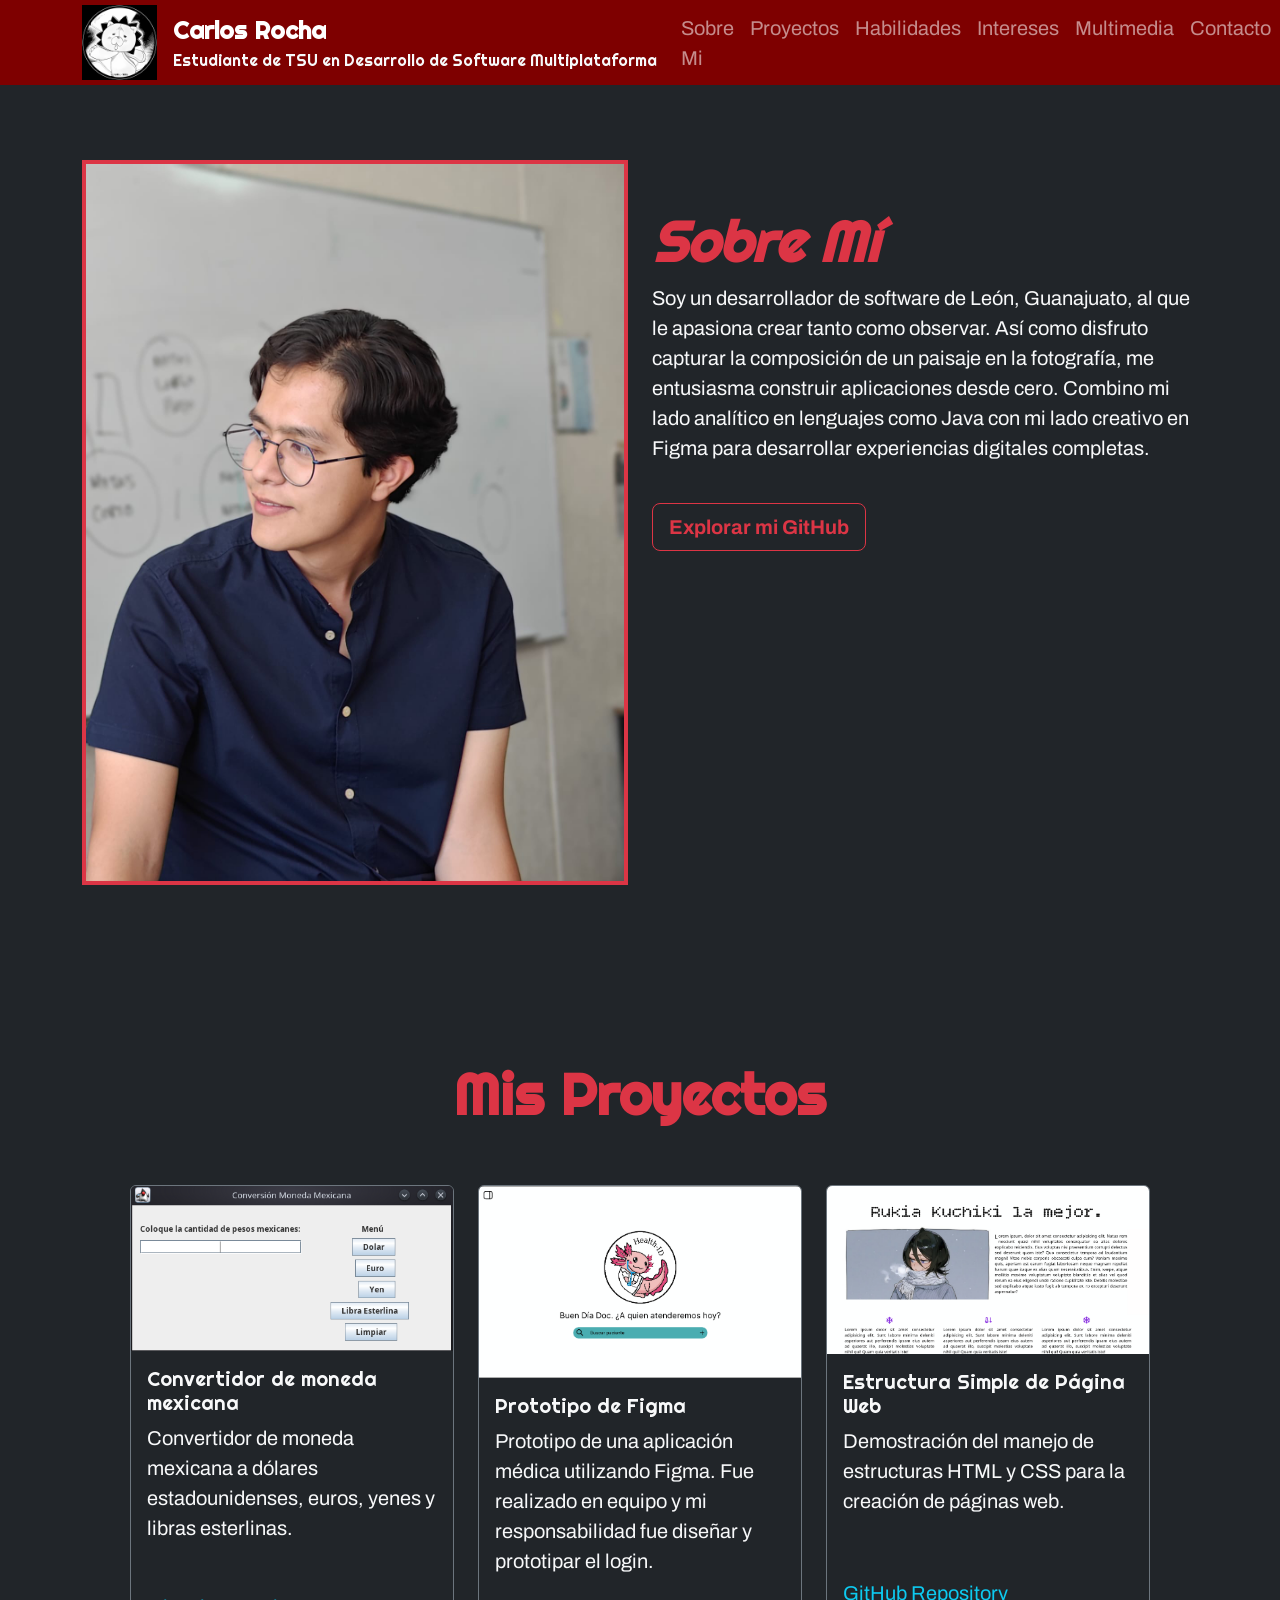
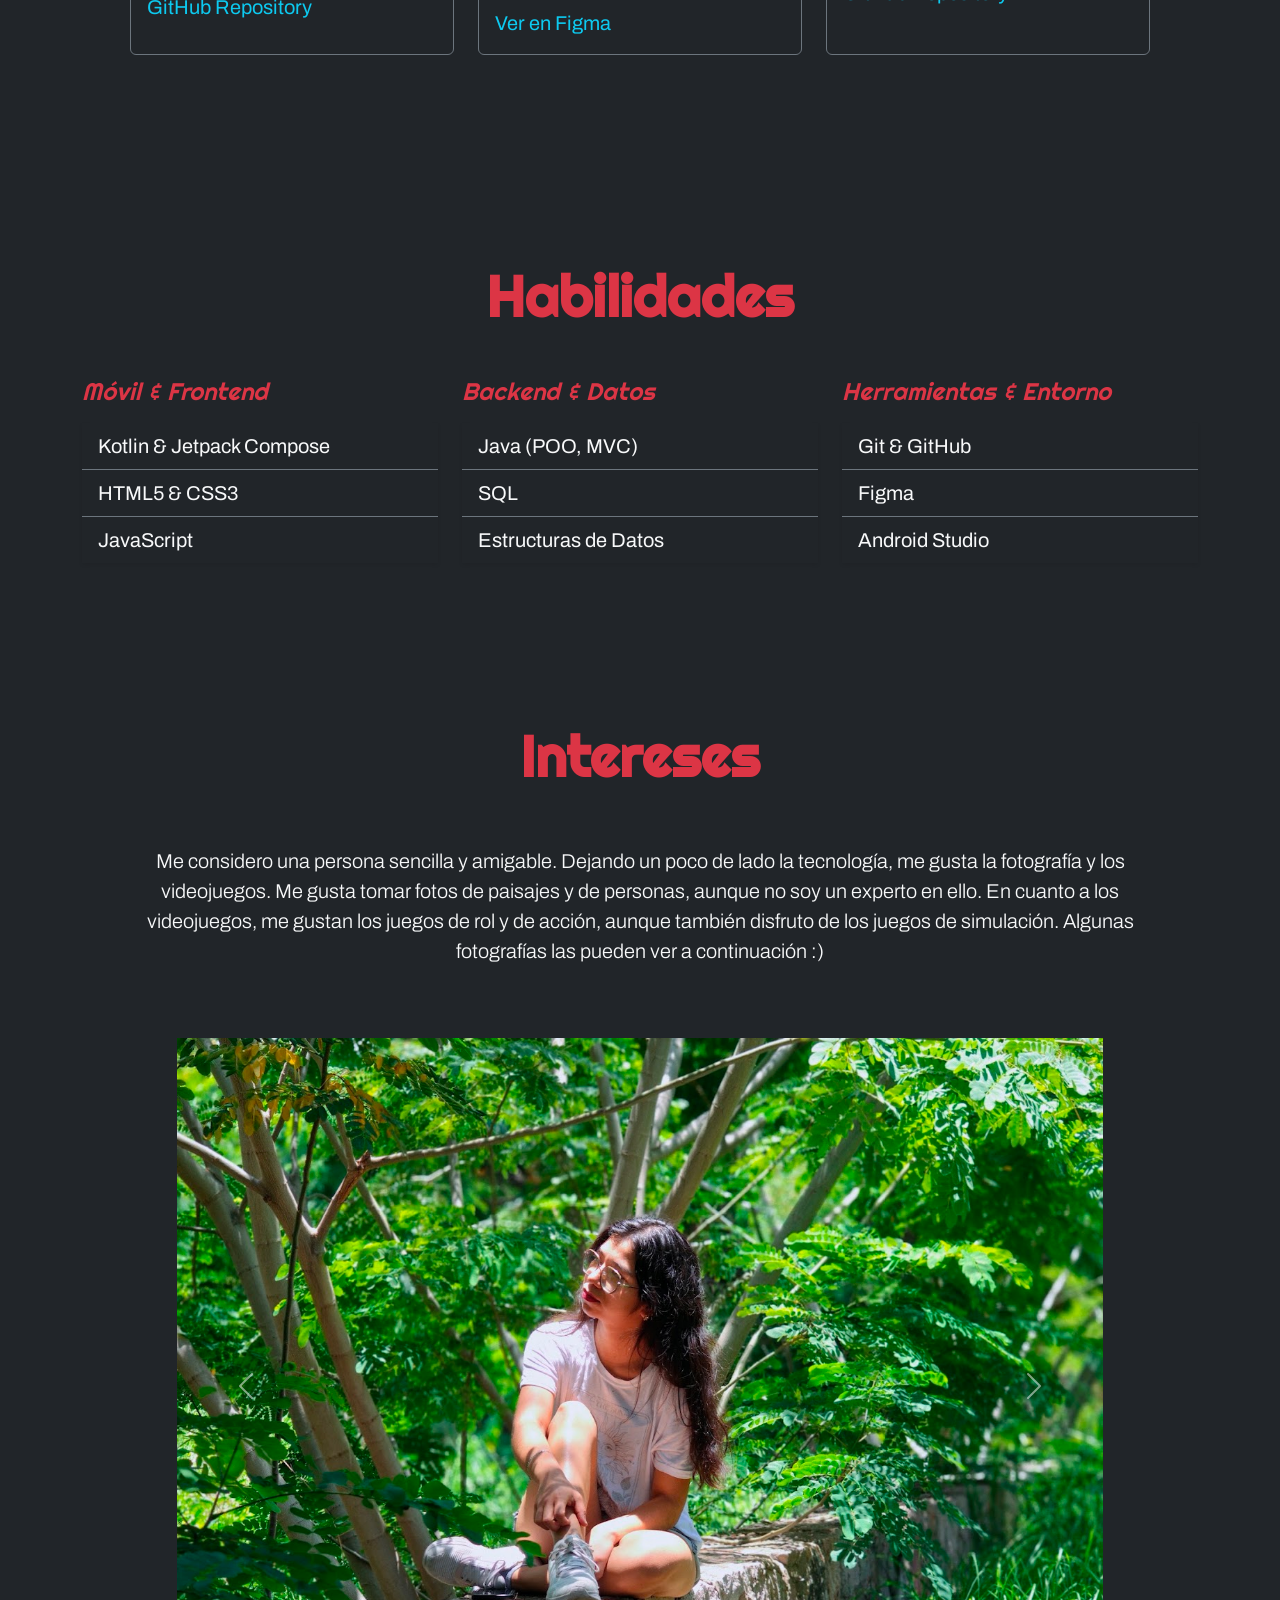
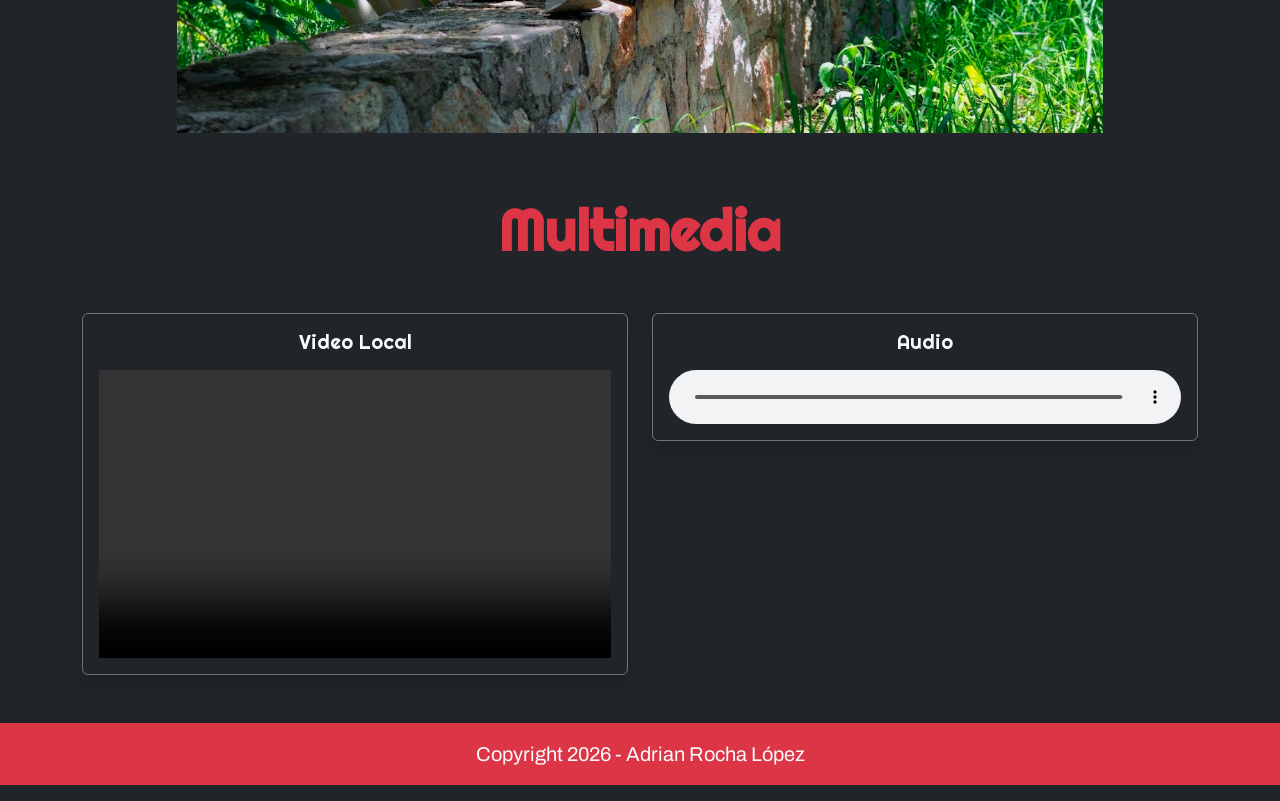
==== index.html @ cb19a22c "Portafolio version base" ====
<!DOCTYPE html>
<html lang="es">
<head>
    <meta charset="UTF-8">
    <meta name="viewport" content="width=device-width, initial-scale=1.0">
    <meta name="copyright" content="©️ 2026 Carlos Adrian Rocha López">
    <meta name="description" content="Portafolio de proyectos, estudiante de TSU en Desarrollo de Software Multiplataforma">
    <meta name="keywords" content="portafolio, proyectos, desarrollo de software, TSU, Carlos Rocha, diseño web, programación">
    
    <link rel="stylesheet" href="CSS/bootstrap.min.css">
    <link rel="preconnect" href="https://fonts.googleapis.com">
    <link rel="preconnect" href="https://fonts.gstatic.com" crossorigin>
    <link href="https://fonts.googleapis.com/css2?family=Archivo:ital,wght@0,100..900;1,100..900&family=Righteous&display=swap" rel="stylesheet">
    <link rel="stylesheet" href="CSS/estilos.css">
    <link rel="shortcut icon" href="icono/favicon.ico" type="image/x-icon">
    
    <title>Portafolio Carlos Rocha</title>

</head>
<body class="bg-dark text-light">
    
    <header class="navbar navbar-expand-lg py-0 navbar-dark fixed-top">
        <div class="container">

            <a class="navbar-brand d-flex align-items-center" href="#">
                <img src="imagenes/kon.jpeg" alt="Logo" class="logotipo me-3">
                <div>
                    <span class="d-block fw-bold fs-4">Carlos Rocha</span>
                    <small class="d-block text-light fs-6">Estudiante de TSU en Desarrollo de Software Multiplataforma</small>
                </div>
            </a>

            <button class="navbar-toggler" type="button" data-bs-toggle="collapse" data-bs-target="#navbarNavAltMarkup" aria-controls="navbarNavAltMarkup" aria-expanded="false" aria-label="Toggle navigation">
                <span class="navbar-toggler-icon"></span>
            </button>

            <div class="collapse navbar-collapse" id="navbarNavAltMarkup">
                <div class="navbar-nav ms-auto">
                    <a class="nav-link" href="#quien">Sobre Mi</a>
                    <a class="nav-link" href="#proyectos">Proyectos</a>
                    <a class="nav-link" href="#habilidades">Habilidades</a>
                    <a class="nav-link" href="#intereses">Intereses</a>
                    <a class="nav-link" href="#multimedia">Multimedia</a>
                    <a class="nav-link" href="contacto.html">Contacto</a>
                </div>
            </div>
        </div>
    </header>

    <section id="quien" class="container contenedor">
        <div class="row">
            <figure class="col-lg-6 col-md-10 offset-md-1 offset-lg-0 text-lg-end">
                <img src="imagenes/yo-mero.jpeg" alt="Desarrollador" class="img-fluid border border-4 border-danger">
            </figure>
            <article class="col-lg-6 col-md-10 offset-md-1 offset-lg-0 pt-md-5 text-center text-lg-start">
                <h1 class="display-4 fw-bold text-danger text-lg-start fst-italic">Sobre Mí</h1>
                <p id="parrafo" class="collapse d-lg-block">
                    Soy un desarrollador de software de León, Guanajuato, al que le apasiona crear tanto como observar. 
                    Así como disfruto capturar la composición de un paisaje en la fotografía, me entusiasma construir aplicaciones desde cero. 
                    Combino mi lado analítico en lenguajes como Java con mi lado creativo en Figma para desarrollar experiencias digitales completas.
                </p>

                <a href="https://github.com/Adrian571-afk" class="btn btn-outline-danger btn-lg mt-4 fw-bold" target="_blank">
                    Explorar mi GitHub
                </a>

            </article>
        </div>
    </section>
    
    <section id="proyectos" class="container contenedor">
        <h1 class="display-4 fw-bold text-center text-danger">Mis Proyectos</h1>

        <div class="row g-4 p-5">

            <div class="col-md-4">
                <div class="card card h-100 bg-dark text-light border-secondary">
                    <img src="imagenes/proyectoJava1.png" class="card-img-top" alt="Convertidor de moneda mexicana">
                    <div class="card-body">
                        <h5 class="card-title">Convertidor de moneda mexicana</h5>
                        <p class="card-text">Convertidor de moneda mexicana a dólares estadounidenses, euros, yenes y libras esterlinas.</p>
                    </div>
                    <div class="card-body">
                        <a href="https://github.com/Adrian571-afk/Convertidor-de-moneda-mexicana" class="card-link text-info text-decoration-none">GitHub Repository</a>
                    </div>
                </div>
            </div>
            

            <div class="col-md-4">
                <div class="card card h-100 bg-dark text-light border-secondary">
                    <img src="imagenes/protofigma.png" class="card-img-top img-proyecto" alt="Prototipo de Figma">
                    <div class="card-body">
                        <h5 class="card-title">Prototipo de Figma</h5>
                        <p class="card-text">Prototipo de una aplicación médica utilizando Figma. Fue realizado en equipo y mi responsabilidad fue diseñar y prototipar el login.</p>
                    </div>
                    <div class="card-body">
                        <a href="https://www.figma.com/proto/hBFFv8Qgl5a7Y9tIgm8j40/Juanito?node-id=4-4&m=draw&scaling=min-zoom&content-scaling=fixed&page-id=0%3A1&starting-point-node-id=16%3A14" class="card-link text-info text-decoration-none">Ver en Figma</a>
                    </div>
                </div>
            </div>

            <div class="col-md-4">
                <div class="card card h-100 bg-dark text-light border-secondary">
                    <img src="imagenes/es.png" class="card-img-top img-proyecto" alt="Estructura simple de página web">
                    <div class="card-body">
                        <h5 class="card-title">Estructura Simple de Página Web</h5>
                        <p class="card-text">Demostración del manejo de estructuras HTML y CSS para la creación de páginas web.</p>
                    </div>
                    <div class="card-body">
                        <a href="https://github.com/Adrian571-afk/P-gina-Web-Estructura-Simple" class="card-link text-info text-decoration-none">GitHub Repository</a>
                    </div>
                </div>
            </div>

        </div>
       

    </section>


    <section id="habilidades" class="container contenedor">
        <h1 class="display-4 fw-bold text-center text-danger">Habilidades</h1>

        <div class="row mt-5">
            
            <div class="col-md-4">
                <h4 class="text-danger mb-3 fst-italic">Móvil & Frontend</h4>
                <ul class="list-group list-group-flush shadow-sm">
                    <li class="list-group-item bg-dark text-light border-secondary">Kotlin & Jetpack Compose</li>
                    <li class="list-group-item bg-dark text-light border-secondary">HTML5 & CSS3</li>
                    <li class="list-group-item bg-dark text-light border-secondary">JavaScript</li>
                </ul>
            </div>

            <div class="col-md-4">
                <h4 class="text-danger mb-3 fst-italic">Backend & Datos</h4>
                <ul class="list-group list-group-flush shadow-sm">
                    <li class="list-group-item bg-dark text-light border-secondary">Java (POO, MVC)</li>
                    <li class="list-group-item bg-dark text-light border-secondary">SQL</li>
                    <li class="list-group-item bg-dark text-light border-secondary">Estructuras de Datos</li>
                </ul>
            </div>

            <div class="col-md-4">
                <h4 class="text-danger mb-3 fst-italic">Herramientas & Entorno</h4>
                <ul class="list-group list-group-flush shadow-sm">
                    <li class="list-group-item bg-dark text-light border-secondary">Git & GitHub</li>
                    <li class="list-group-item bg-dark text-light border-secondary">Figma</li>
                    <li class="list-group-item bg-dark text-light border-secondary">Android Studio</li>
                </ul>
            </div>

        </div>        

    </section>

    <section id="intereses" class="container contenedor">
        <h1 class="display-4 fw-bold text-center text-danger">Intereses</h1>
        <p class="lead text-center p-5">
            Me considero una persona sencilla y amigable. Dejando un poco de lado la tecnología, me gusta la fotografía y los videojuegos.
            Me gusta tomar fotos de paisajes y de personas, aunque no soy un experto en ello. En cuanto a los videojuegos, me gustan los juegos de rol y de acción, aunque también disfruto de los juegos de simulación.
            Algunas fotografías las pueden ver a continuación :)

            <div class="row justify-content-center mt-4">
                <div class="col-md-8 col-lg-10">
                    <div id="carouselExampleAutoplaying" class="carousel slide" data-bs-ride="carousel">
                        <div class="carousel-inner">
                            <div class="carousel-item active">
                                <img src="imagenes/ejemplofoto1.jpg" class="d-block w-100" alt="Ejemplo de fotografía 1">
                                </div>
                                <div class="carousel-item">
                                <img src="imagenes/ejemplofoto2.jpg" class="d-block w-100" alt="Ejemplo de fotografía 2">
                                </div>
                                <div class="carousel-item">
                                <img src="imagenes/ejemplofoto3.jpg" class="d-block w-100" alt="Ejemplo de fotografía 3">
                            </div>
                        </div>
                        <button class="carousel-control-prev" type="button" data-bs-target="#carouselExampleAutoplaying" data-bs-slide="prev">
                            <span class="carousel-control-prev-icon" aria-hidden="true"></span>
                            <span class="visually-hidden">Previous</span>
                        </button>
                        <button class="carousel-control-next" type="button" data-bs-target="#carouselExampleAutoplaying" data-bs-slide="next">
                            <span class="carousel-control-next-icon" aria-hidden="true"></span>
                            <span class="visually-hidden">Next</span>
                        </button>
                    </div>
                </div>
            </div>

        </p>
        
    </section>

    <section class="container py-5" id="multimedia">
        <h1 class="display-4 fw-bold text-center text-danger mb-5">Multimedia</h1>

            <div class="row justify-content-center g-4">
                <div class="col-md-6">
                    <div class="card bg-dark border-secondary p-3 h-100 shadow">
                        <h5 class="card-title text-light mb-3 text-center">Video Local</h5>
                        <div class="ratio ratio-16x9">
                            <video controls>
                                <source src="video/Entrevista.mp4" type="video/mp4">
                                Tu navegador no soporta el elemento de video.
                            </video>
                        </div>
                    </div>
                </div>


                <div class="col-md-6 mt-4">
                    <div class="card bg-dark border-secondary p-3 shadow text-center">
                        <h5 class="card-title text-light mb-3">Audio</h5>
                        <audio controls class="w-100">
                            <source src="audio/carnalpulpo.mp3.mpeg" type="audio/mpeg">
                            Tu navegador no soporta el elemento de audio.
                        </audio>
                    </div>
                </div>
            </div>

    </section>

    <footer class="container-fluid bg-danger text-light text-center">
        <p class="py-3">Copyright 2026 - Adrian Rocha López</p>
    </footer>


    <script src="js/bootstrap.min.js"></script>
</body>
</html>
---- CSS/estilos.css ----
header{
    background-color: #7E0000 !important;
}

.contenedor{
    margin-top: 10rem !important;
}

.logotipo{
    width: 75px;
}

.img-desarrollador{
    height: 40rem;
    border-radius: 20%;
}

h1, h2, h3, h4, h5, h6, .navbar-brand {
    font-family: 'Righteous', sans-serif;
}

body {
    font-family: 'Archivo', sans-serif;
    font-size: 1.25rem;
}
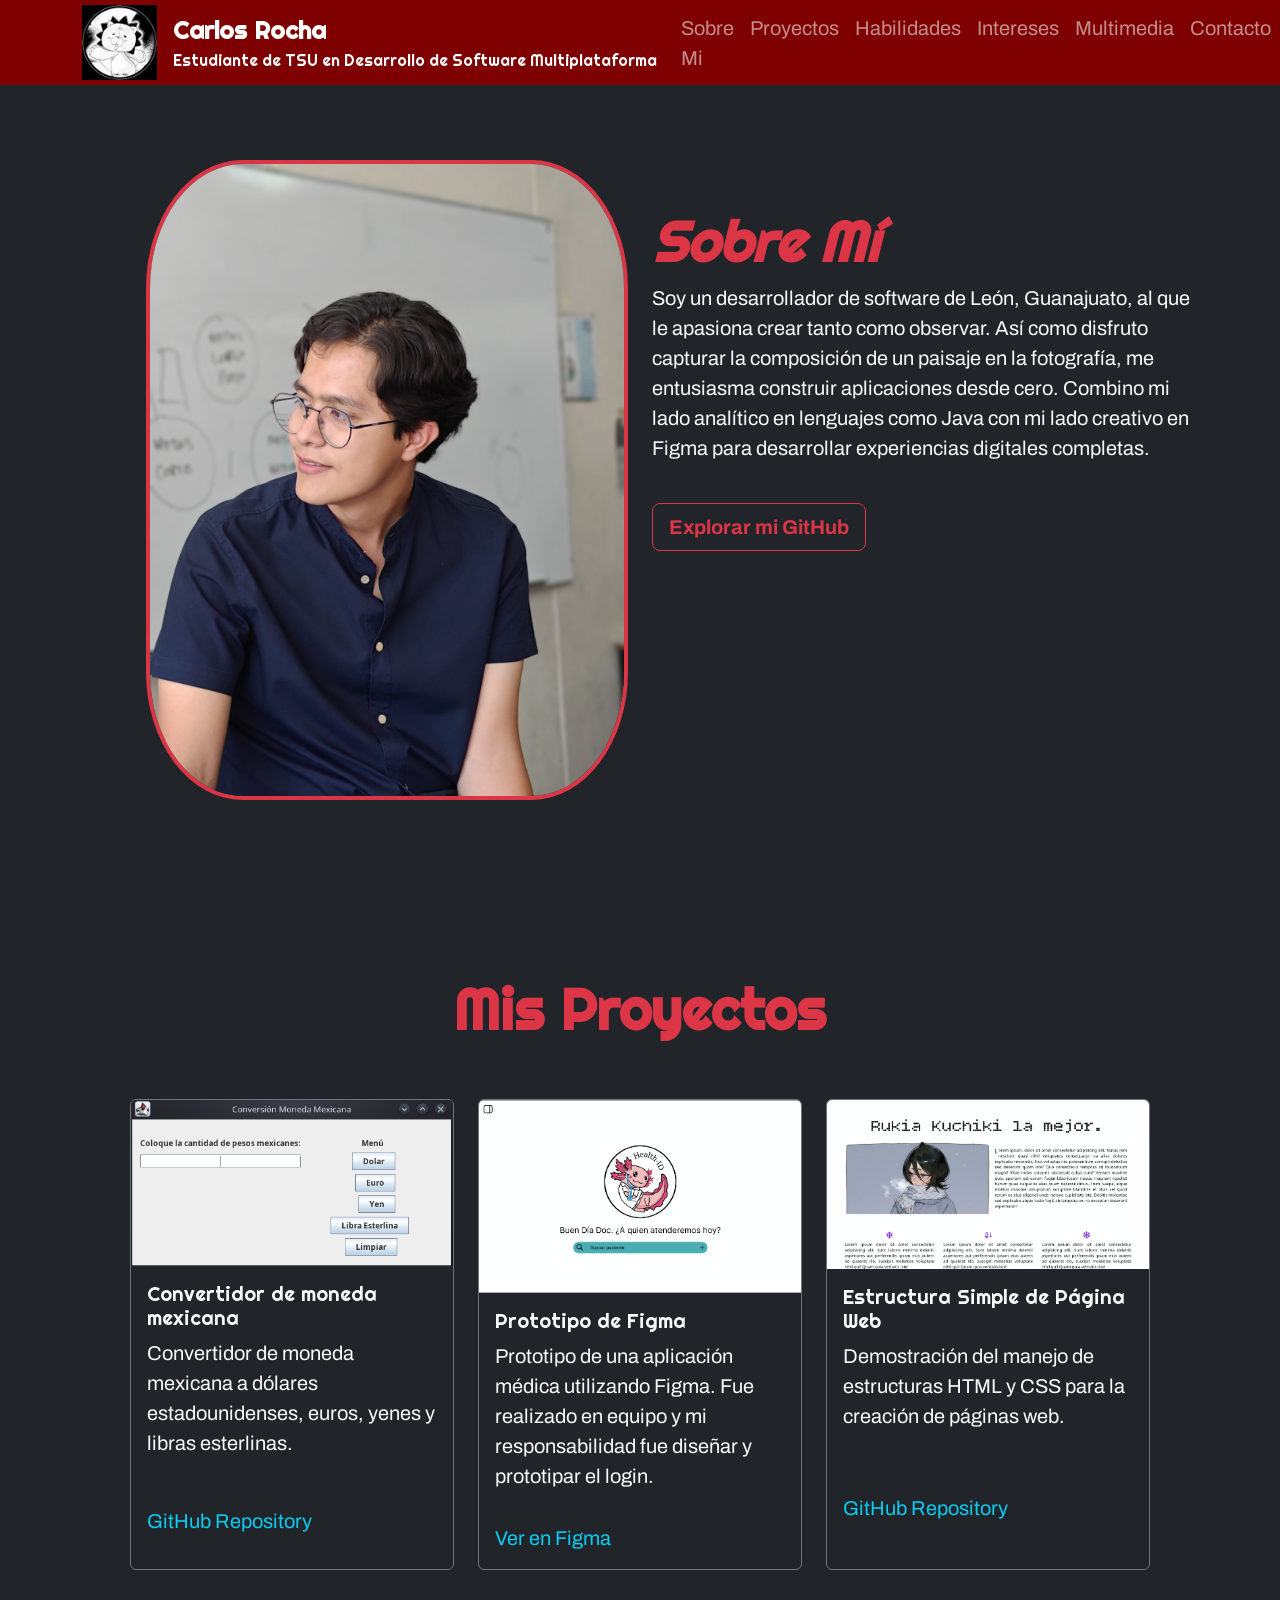
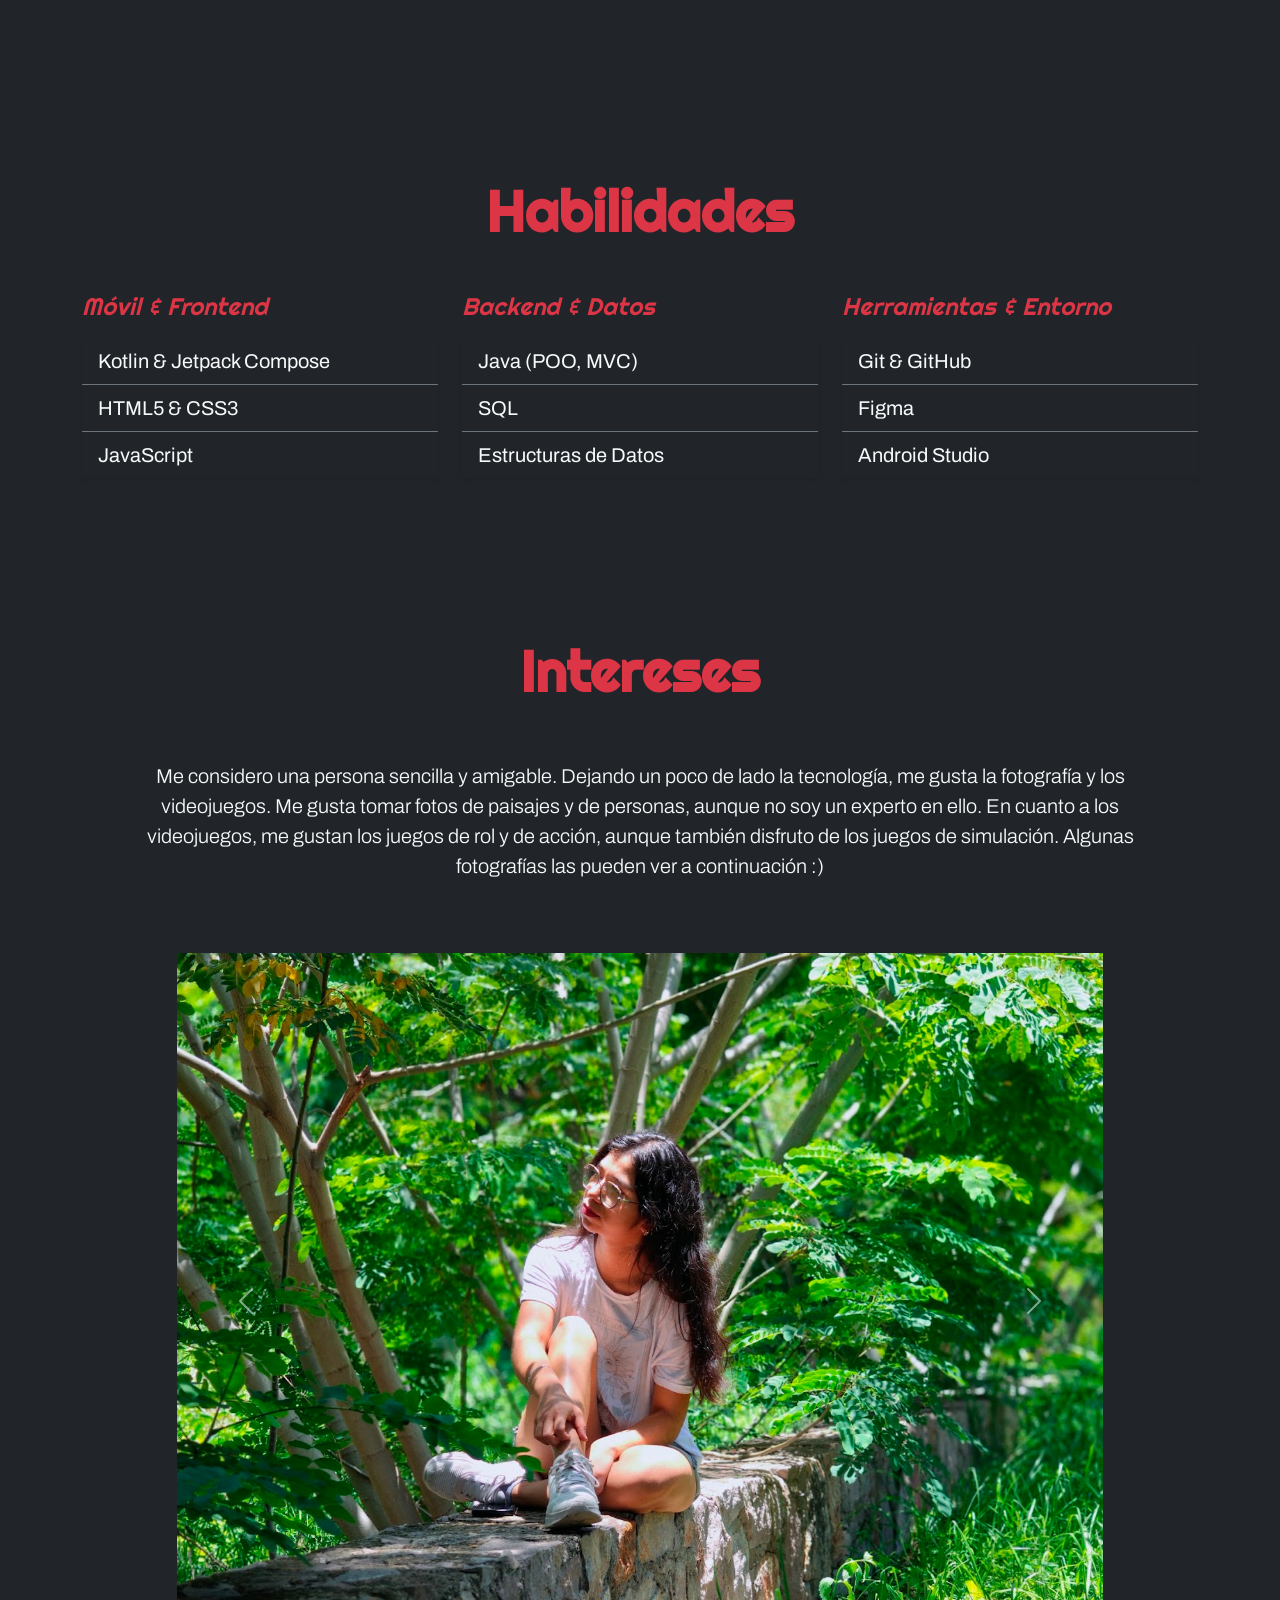
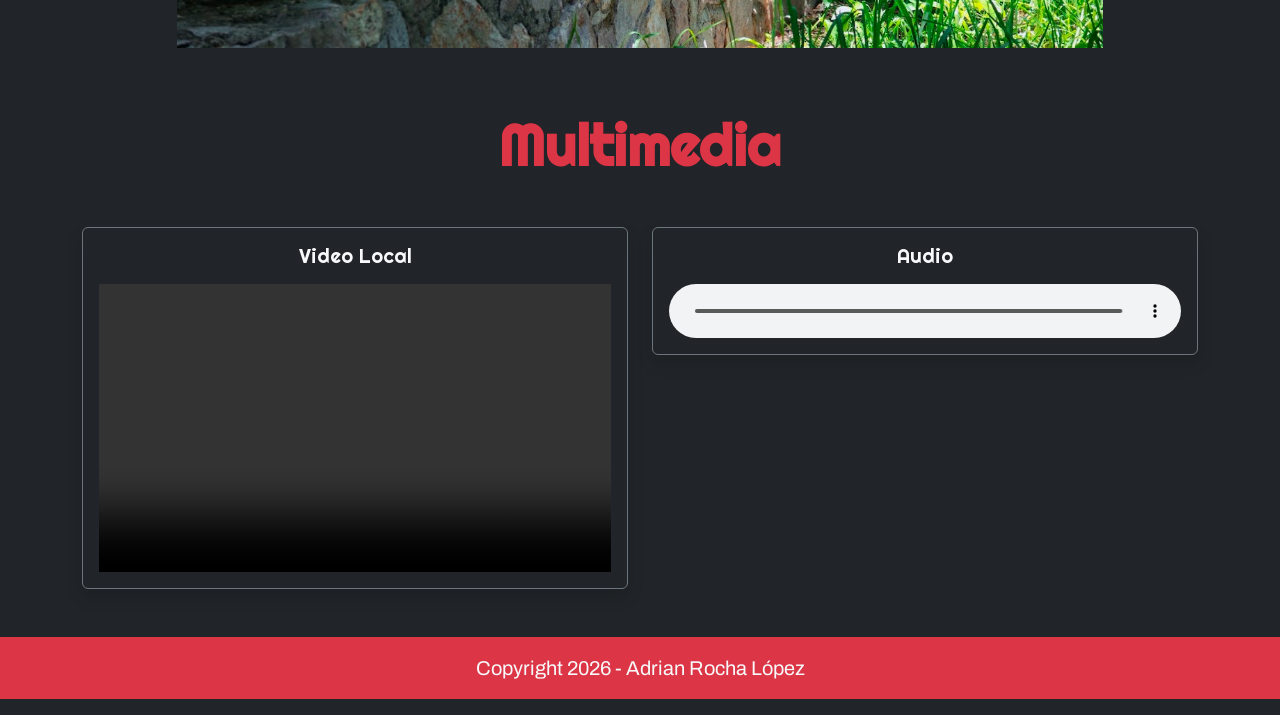
==== commit e3db111a: "Actualizacion index.html" ====
--- a/index.html
+++ b/index.html
@@ -50,7 +50,7 @@
     <section id="quien" class="container contenedor">
         <div class="row">
             <figure class="col-lg-6 col-md-10 offset-md-1 offset-lg-0 text-lg-end">
-                <img src="imagenes/yo-mero.jpeg" alt="Desarrollador" class="img-fluid border border-4 border-danger">
+                <img src="imagenes/yo-mero.jpeg" alt="Desarrollador" class="img-desarrollador img-fluid border border-4 border-danger">
             </figure>
             <article class="col-lg-6 col-md-10 offset-md-1 offset-lg-0 pt-md-5 text-center text-lg-start">
                 <h1 class="display-4 fw-bold text-danger text-lg-start fst-italic">Sobre Mí</h1>
